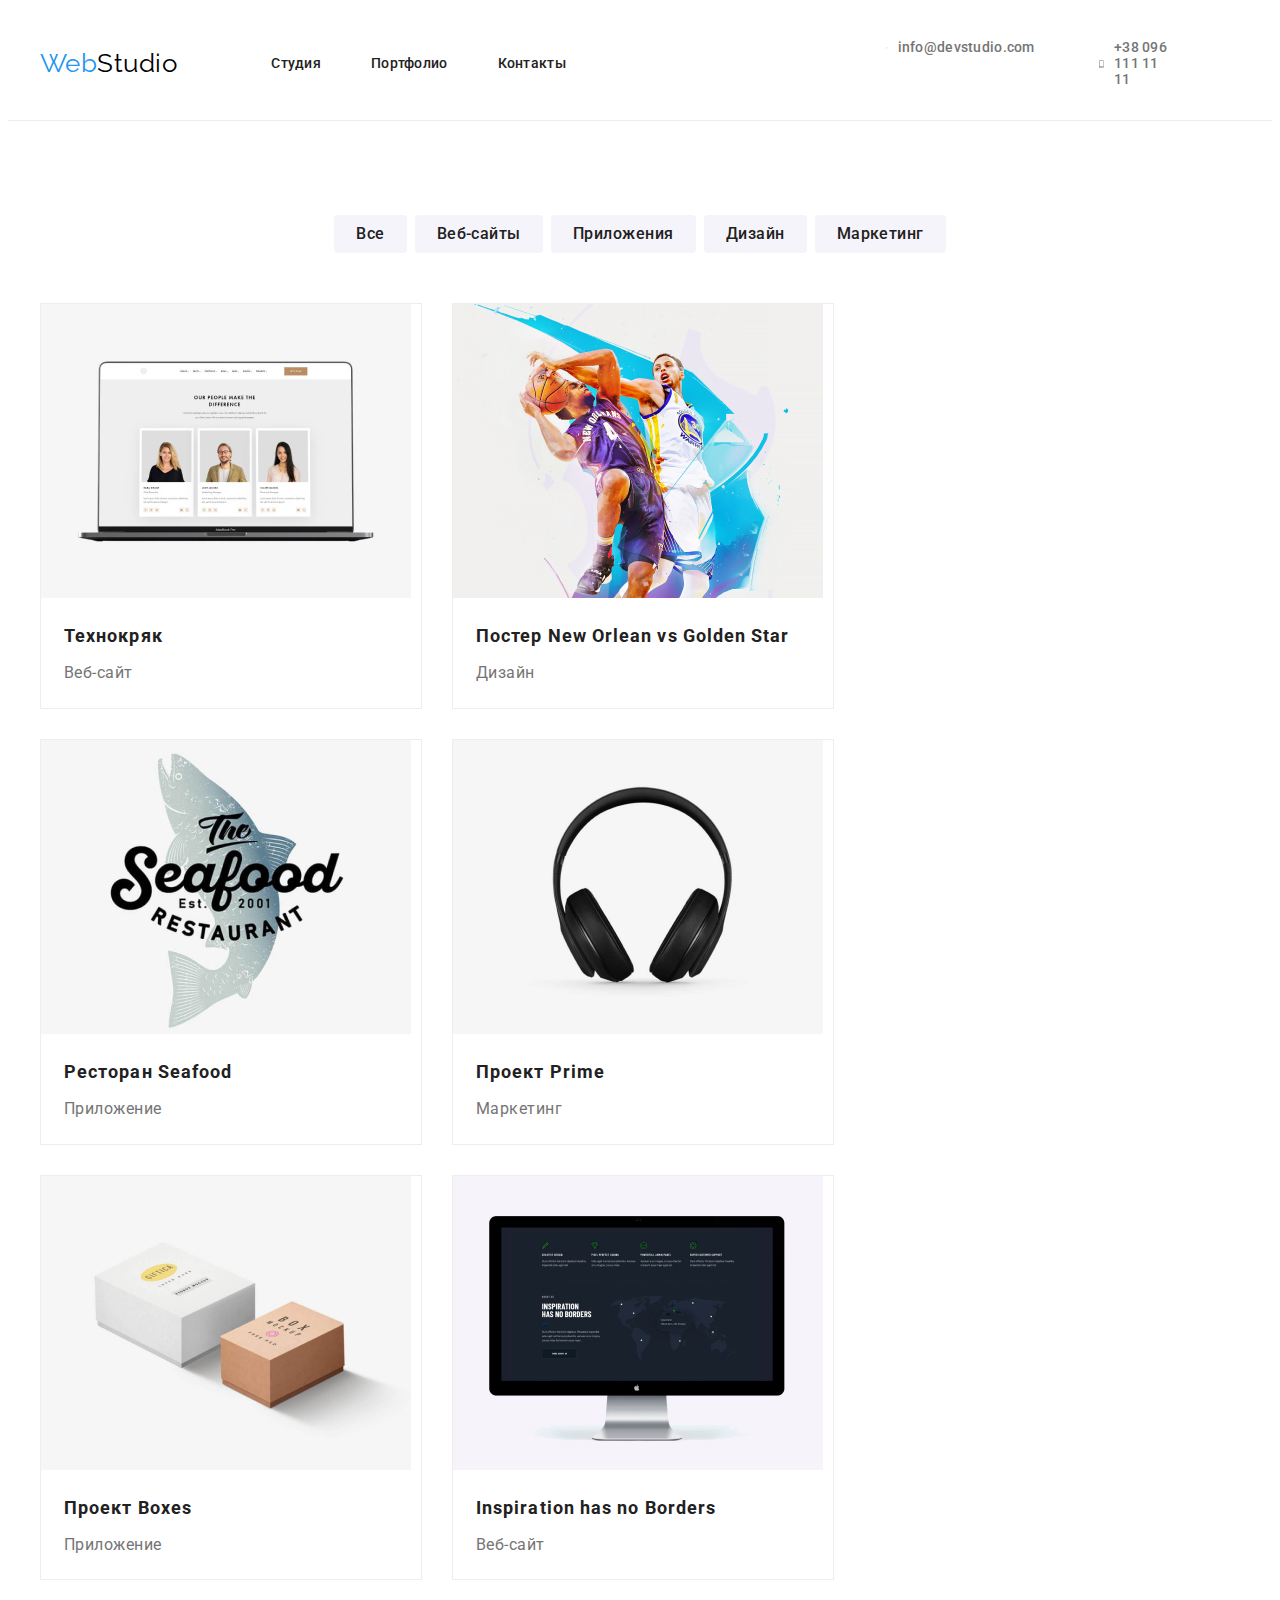
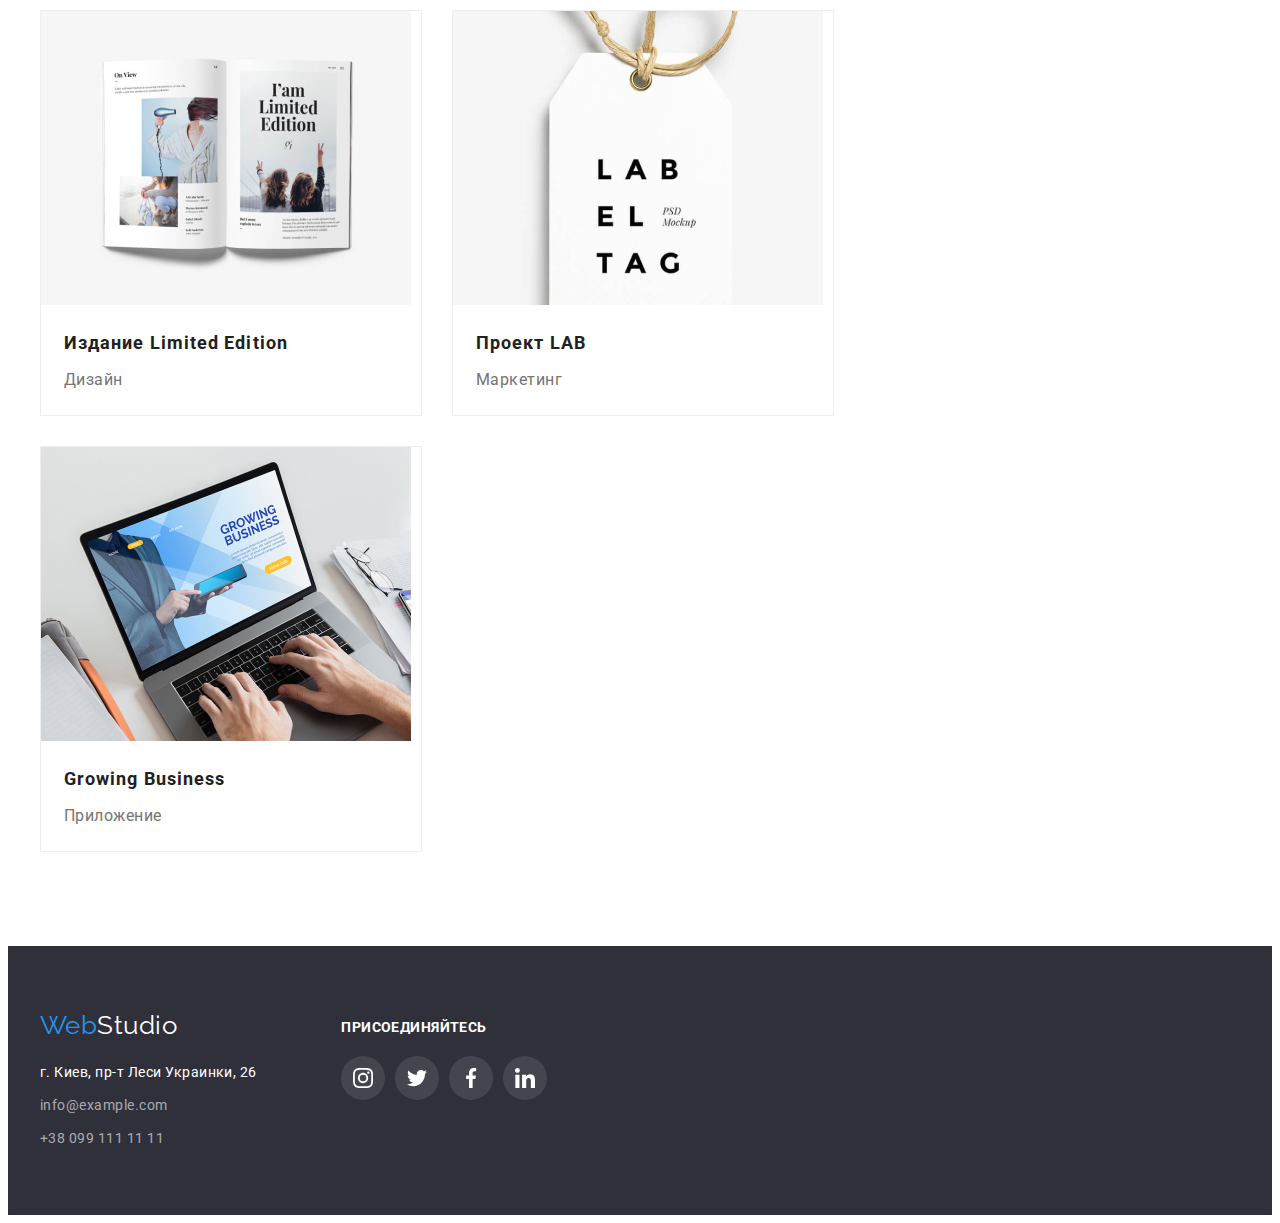
==== portfolio.html @ 434036d4 "new-repository" ====
<!DOCTYPE html>
<html lang="en">
  <head>
    <meta charset="UTF-8" />
    <meta http-equiv="X-UA-Compatible" content="IE=edge" />
    <meta name="viewport" content="width=device-width, initial-scale=1.0" />
    <title>Document</title>
    <!-- Fonts -->
    <link rel="preconnect" href="https://fonts.googleapis.com" />
    <link rel="preconnect" href="https://fonts.gstatic.com" crossorigin />
    <link
      href="https://fonts.googleapis.com/css2?family=Raleway:wght@700&family=Roboto:wght@400;500;700;900&display=swap"
      rel="stylesheet"
    />
    <link
      rel="stylesheet"
      href="https://cdnjs.cloudflare.com/ajax/libs/modern-normalize/1.1.0/modern-normalize.min.css"
      integrity="sha512-wpPYUAdjBVSE4KJnH1VR1HeZfpl1ub8YT/NKx4PuQ5NmX2tKuGu6U/JRp5y+Y8XG2tV+wKQpNHVUX03MfMFn9Q=="
      crossorigin="anonymous"
      referrerpolicy="no-referrer"
    />
    <!-- Styles -->
    <link rel="stylesheet" href="./css/styles.css" />
  </head>
  <body>
    <header class="header-container">
      <div class="container header-desc">
        <a class="logo" href="./index.html"
          >Web<span class="studio-header">Studio</span></a
        >
        <nav class="nav-content">
          <ul class="list">
            <li class="link-header">
              <a class="link-header-item" href="./index.html">Студия</a>
            </li>
            <li class="link-header">
              <a class="link-header-item" href="./portfolio.html">Портфолио</a>
            </li>
            <li class="link-header">
              <a class="link-header-item" href="">Контакты</a>
            </li>
          </ul>
        </nav>
        <div class="header-contact">
          <ul class="list">
            <li class="header-link-div">
              <a
                class="link-header-item list-contact"
                href="mailto:info@devstudio.com"
              >
                <svg class="header-icon" width="16px" height="12px">
                  <use href="./images/icons.svg#icon-mail"></use></svg
                >info@devstudio.com</a
              >
            </li>
            <li class="header-link-div">
              <a class="link-header-item list-contact" href="tel:+380961111111">
                <svg class="header-icon" width="10px" height="16px">
                  <use href="./images/icons.svg#icon-smartphone"></use>
                </svg>
                +38 096 111 11 11</a
              >
            </li>
          </ul>
        </div>
      </div>
    </header>
    <main>
      <!-- Секция Portfolio buttun-->
      <section class="section">
        <div class="container">
          <h1 class="visually-hidden" visually-hidden>Portfolio</h1>
          <ul class="portfolio-btn">
            <li class="portfolio-btn-item">
              <button class="btn-item" type="button">Все</button>
            </li>
            <li class="portfolio-btn-item">
              <button class="btn-item" type="button">Веб-сайты</button>
            </li>
            <li class="portfolio-btn-item">
              <button class="btn-item" type="button">Приложения</button>
            </li>
            <li class="portfolio-btn-item">
              <button class="btn-item" type="button">Дизайн</button>
            </li>
            <li class="portfolio-btn-item">
              <button class="btn-item" type="button">Маркетинг</button>
            </li>
          </ul>
        </div>

        <!-- Секция Portfolio--Examples -->
        <div class="container">
          <ul class="portfolio-example">
            <li class="portfolio-example-item">
              <a class="example-link" href="">
                <img
                  src="./images/portfolio-img-1.jpg"
                  alt="Технокряк"
                  width="370"
                  height="295"
                />
                <div class="portfolio-desc-list">
                  <h3 class="example-name">Технокряк</h3>
                  <p class="example-desc">Веб-сайт</p>
                </div>
              </a>
            </li>
            <li class="portfolio-example-item">
              <a class="example-link" href="">
                <img
                  src="./images/portfolio-img-9.jpg"
                  alt="Постер New Orlean vs Golden Star"
                  width="370"
                  height="295"
                />
                <div class="portfolio-desc-list">
                  <h3 class="example-name">
                    Постер <span lang="en">New Orlean vs Golden Star</span>
                  </h3>
                  <p class="example-desc">Дизайн</p>
                </div>
              </a>
            </li>
            <li class="portfolio-example-item">
              <a class="example-link" href="">
                <img
                  src="./images/portfolio-img-8.jpg"
                  alt="Ресторан Seafood"
                  width="370"
                  height="295"
                />
                <div class="portfolio-desc-list">
                  <h3 class="example-name">
                    Ресторан <span lang="en">Seafood</span>
                  </h3>
                  <p class="example-desc">Приложение</p>
                </div>
              </a>
            </li>
            <li class="portfolio-example-item">
              <a class="example-link" href="">
                <img
                  src="./images/portfolio-img-7.jpg"
                  alt="Проект Prime"
                  width="370"
                  height="295"
                />
                <div class="portfolio-desc-list">
                  <h3 class="example-name">
                    Проект <span lang="en">Prime</span>
                  </h3>
                  <p class="example-desc">Маркетинг</p>
                </div>
              </a>
            </li>
            <li class="portfolio-example-item">
              <a class="example-link" href="">
                <img
                  src="./images/portfolio-img-6.jpg"
                  alt="Проект Boxes"
                  width="370"
                  height="295"
                />
                <div class="portfolio-desc-list">
                  <h3 class="example-name">
                    Проект <span lang="en">Boxes</span>
                  </h3>
                  <p class="example-desc">Приложение</p>
                </div>
              </a>
            </li>
            <li class="portfolio-example-item">
              <a class="example-link" href="">
                <img
                  src="./images/portfolio-img-5.jpg"
                  alt="Inspiration has no Borders"
                  width="370"
                  height="295"
                />
                <div class="portfolio-desc-list">
                  <h3 class="example-name">
                    <span lang="en">Inspiration has no Borders</span>
                  </h3>
                  <p class="example-desc">Веб-сайт</p>
                </div>
              </a>
            </li>
            <li class="portfolio-example-item">
              <a class="example-link" href="">
                <img
                  src="./images/portfolio-img-4.jpg"
                  alt="Издание Limited Edition"
                  width="370"
                  height="295"
                />
                <div class="portfolio-desc-list">
                  <h3 class="example-name">
                    Издание <span lang="en">Limited Edition</span>
                  </h3>
                  <p class="example-desc">Дизайн</p>
                </div>
              </a>
            </li>
            <li class="portfolio-example-item">
              <a class="example-link" href="">
                <img
                  src="./images/portfolio-img-3.jpg"
                  alt="Проект LAB"
                  width="370"
                  height="295"
                />
                <div class="portfolio-desc-list">
                  <h3 class="example-name">Проект LAB</h3>
                  <p class="example-desc">Маркетинг</p>
                </div>
              </a>
            </li>
            <li class="portfolio-example-item">
              <a class="example-link" href="">
                <img
                  src="./images/portfolio-img-2.jpg"
                  alt="Growing Business"
                  width="370"
                  height="295"
                />
                <div class="portfolio-desc-list">
                  <h3 class="example-name">
                    <span lang="en">Growing Business</span>
                  </h3>
                  <p class="example-desc">Приложение</p>
                </div>
              </a>
            </li>
          </ul>
        </div>
      </section>
    </main>
    <footer class="footer-description">
      <div class="container footer-section">
        <div class="footer-container">
          <a class="logo logo-footer" href="./index.html"
            >Web<span class="studio-footer">Studio</span></a
          >
          <address class="footer-address">
            <a
              class="address-street footer-item"
              href="https://goo.gl/maps/VF2LZ43CsgzE6X2i7"
              target="_blank"
              rel="noopener noreferrer"
              >г. Киев, пр-т Леси Украинки, 26</a
            >
            <a class="link-footer footer-item" href="mailto:info@example.com"
              >info@example.com</a
            >
            <a class="link-footer footer-item" href="tel=+380991111111"
              >+38 099 111 11 11</a
            >
          </address>
        </div>
        <div class="footer-div">
          <h2 class="footer-str">присоединяйтесь</h2>
          <ul class="team-social-media footer-list">
            <li class="team-social footer-icon">
              <a
                class="social-media-link footer-media"
                href=""
                target="_blank"
                rel="noopener noreferrer"
                aria-label="instagram"
              >
                <svg width="20px" height="20px">
                  <use href="./images/icons.svg#icon-instagram"></use>
                </svg>
              </a>
            </li>
            <li class="team-social footer-icon">
              <a
                class="social-media-link footer-media"
                href=""
                target="_blank"
                rel="noopener noreferrer"
                aria-label="twitter"
              >
                <svg width="20px" height="20px">
                  <use href="./images/icons.svg#icon-twitter"></use>
                </svg>
              </a>
            </li>
            <li class="team-social footer-icon">
              <a
                class="social-media-link footer-media"
                href=""
                target="_blank"
                rel="noopener noreferrer"
                aria-label="facebook"
              >
                <svg width="20px" height="20px">
                  <use href="./images/icons.svg#icon-facebook"></use>
                </svg>
              </a>
            </li>
            <li class="team-social footer-icon">
              <a
                class="social-media-link footer-media"
                href=""
                target="_blank"
                rel="noopener noreferrer"
                aria-label="linkendin"
              >
                <svg width="20px" height="20px">
                  <use href="./images/icons.svg#icon-linkendin"></use>
                </svg>
              </a>
            </li>
          </ul>
        </div>
      </div>
    </footer>
  </body>
</html>
---- css/styles.css ----
:root {
    /* fonts */
    --main-fonts: "Roboto";
    --secondary-fonts: "Raleway";
    
    /* text colors */
    --accent-txt-cl: #757575;
    --secondary-txt-cl: #212121;
 
    /* background colors */
    --secondary-bg-cl: #2F303A;
    --third-party-bg: #F5F4FA;
    
    --blue-color: #2196F3;
    --white-clr: #ffffff;

    /* others */

    --indent: 30px;
    --items: 3;

}
body {
    font-family: var(--main-fonts), sans-serif;
    color: var(--accent-txt-cl);
    letter-spacing: 0.03em;
}

.container {
    width: 1200px;
    padding: 0 15px;
    /* outline: 1px solid red; */
    margin-left: auto;
    margin-right: auto;
}

.section {
    padding: 94px 0;
}

img {
    display: block;
    max-width: 100%;
    height: auto;
}

/* h1, h2, h3, h4, p, ul {
    margin: 0px;
} */

/* Секция Header */

.header-container {
    border-bottom: 1px solid #ECECEC;
}

.header-desc {
    display: flex;
    align-items: center;
}

/* .nav-content {
    display: flex;
    align-items: center;
} */

.logo {
    font-family: var(--secondary-fonts);
    text-decoration: none;
    font-size: 26px;
    color: var(--blue-color);
    line-height: 1.19;

    margin-right: 94px;
}
   
.studio-header {
    color: #000000;
}

.link-header-item {
    text-decoration: none;
    color: var(--secondary-txt-cl);
    font-weight: 500;
    font-size: 14px;
    line-height: 1.14;
    letter-spacing: 0.02em;

    display: block;
    padding-top: 32px;
    padding-bottom: 32px;
}

.link-header-item::after {
    content: "";
    width: 100%;
    height: 1px;
}


.link-header:not(:last-child) {
    margin-right: 50px;
}

.link-header-item:hover,
.link-header-item:focus {
    color: var(--blue-color);
        
}

/* .header-list {
    margin-left: auto;
} */

/* .list-header:not(:last-child) {
    margin-right: 50px;
} */

.list {
    list-style-type: none;

    padding: 0px;
    margin: 0px;
    display: flex;
}

.header-contact {
    margin-left: auto;
}


.header-link-div:not(:last-child) {
    margin-right: 50px;
}

.list-contact {
    display: flex;
    align-items: center;
    font-weight: 500;
    letter-spacing: 0.02em;
    color: var(--accent-txt-cl)
    
}
.list-contact:hover {
    color: var(--blue-color);
}

.header-icon {
    fill: currentColor;
    margin-right: 10px
}

/* .div-contact {
    display: flex;
    align-items: center;
    fill: var(--accent-txt-cl);
}

.div-contact:hover,
.div-contact:focus {
    fill: var(--blue-color) ;
    cursor: pointer;
} */

/* Ceкия Hero */
.hero-container {
    background-image: url(../images/photo-hero.jpg);
}
.hero-block {
    background-color: var(--secondary-bg-cl);
    background-image: linear-gradient(
    rgba(47, 48, 58, 0.4),
    rgba(47, 48, 58, 0.4)), 
    url(../images/photo-hero.jpg);
    max-width: 1600px;
    height: 600px;
    background-repeat: no-repeat;
    background-position: center;
    margin-left: auto;
    margin-right: auto;
    
    padding-top: 200px;
    padding-bottom: 200px;
}
    
.slogan {
    font-size: 44px;
    font-weight: 900;
    line-height: 1.36;
    vertical-align: top;
    color: var(--white-clr);
    text-transform: uppercase;
    letter-spacing: 0.06em;

    margin-top: 0px;
    margin-bottom: 0px;
    margin-left: auto;
    margin-right: auto;
    text-align: center;
    width: 700px;
}

.main-btn {
    font-family: var(--main-fonts);
    font-weight: 700;
    font-size: 16px;
    line-height: 1.87;
    background-color: var(--blue-color);
    color: var(--white-clr);
    cursor: pointer;
    letter-spacing: 0.06em;

    margin-top: 30px;
    margin-left: auto;
    margin-right: auto;
    display: block;
    min-width: 200px;
    border-radius: 4px;
    border: transparent;
    padding: 10px 32px;
}


.main-btn:hover,
.main-btn:focus {
    background-color: #188CE8;
    box-shadow: 0px 4px 4px rgba(0, 0, 0, 0.15);
}

/* Секция About */

.visually-hidden {
     position: absolute;
     width: 1px;
     height: 1px;
     margin: -1px;
     border: 0;
     padding: 0;
     white-space: nowrap;
     clip-path: inset(100%);
     clip: rect(0 0 0 0);
     overflow: hidden; 
}

.about-blocks:not(:last-child) {
    margin-right: 30px;
}

.about-icons {
    display: flex;
    width: 270px;
    height: 120px;
    justify-content: center;
    align-items: center;
    background-color: #F5F4FA;
    border-radius: 4px;
}

.tag-line {
    font-weight: 700;
    font-size: 14px;
    line-height: 1.14;
    color:  var(--secondary-txt-cl);
    text-transform: uppercase;

    margin-top: 30px;
    margin-bottom: 10px;

}

.text-about {
    line-height: 1.71;
    font-size: 14px;

    margin: 0px;
    flex-basis: 270px;
    
} 

/* Секция Example */

.section-example {
    padding-top: 0px;
    padding-bottom: 94px;
}

.title-caption {
    font-weight: 700;
    font-size: 36px;
    line-height: 1.16;
    color:  var(--secondary-txt-cl);

    margin-top: 0px;
    margin-bottom: 50px;
    margin-left: auto;
    margin-right: auto;
    text-align: center;
}

.list-example {
    display: flex;
    flex-wrap: wrap;
    margin: calc(-1 * var(--indent) / 2);
}
.example-item {
    position: relative;
    flex-basis: calc((100% - var(--indent) * var(--items)) / var(--items));
    margin: calc(var(--indent) / 2);
}

.example-item-caption {
    font-family: var(--main-fonts);
    font-size: 14px;
    font-weight: 700;
    line-height: 1.14;
    text-transform: uppercase;
    
    position: absolute ;
    margin: 0;

    bottom: 0;
    left: calc(50% - 185px);

    display: flex;
    justify-content: center;
    align-items: center;
    width: 100%;
    height: 70px;

    background-color: rgba(47, 48, 58, 0.8);
    color: #ffffff;

    
}

/* Секция Team */

.section-team {
    background-color: var(--third-party-bg);
}

.team-list {
    flex-wrap: wrap;
    margin: calc(-1 * var(--indent) / 2);

    

}

.member {
    background-color: var(--white-clr);
    --items: 4;

    box-shadow: 
    0px 1px 3px rgba(0, 0, 0, 0.12),
    0px 1px 1px rgba(0, 0, 0, 0.14),
    0px 2px 1px rgba(0, 0, 0, 0.2);

    border-bottom-left-radius: 4px;
    border-bottom-right-radius: 4px;
    flex-basis: calc((100% - var(--indent) * var(--items)) / var(--items));
    margin: calc(var(--indent) / 2);
}

.class-member-list {
    padding-top: 30px;
    padding-bottom: 30px;
    text-align: center;
}

.member-name {
    font-weight: 500;
    font-size: 16px;
    line-height: 1.18;
    color:  var(--secondary-txt-cl);

    margin-top: 0px;
    
    margin-bottom: 10px;
    text-align: center;
}

.member-job {
    font-size: 16px;
    line-height: 1.18;

    margin-top: 0px;
    margin-bottom: 16px;
    text-align: center;
}

.team-social-media {
list-style: none;
padding: 0px;
display: flex;

margin: 0px;
align-items: center;
justify-content: center;
}

/* .team-social {
    border-radius: 50%;
} */



.team-social:not(:last-child) {
    margin-right: 10px;

}

.social-media-link {
    display: flex;
    align-items: center;
    justify-content: center;
    width: 44px;
    height: 44px;
    fill: #AFB1B8;
    border-radius: 50%;
}

.social-media-link:hover,
.social-media-link:focus {
    fill: #ffffff;
    background-color: var(--blue-color);
}

/* Секция Company */

.company-list {
    list-style: none;
    display: flex;
    justify-content: center;
    padding: 0px;
    margin: calc(-1 * var(--indent) / 2);
    
}

.company-item {
    
    /* display: flex;
    justify-content: center;
    align-items: center; */
    --items: 6;
    flex-basis: calc((100% - var(--indent) * var(--items)) / var(--items));
    margin: calc(var(--indent) / 2);
}

.company-icon {
    display: flex;
    justify-content: center;
    align-items: center;
    width: 170px;
    height: 92px;
    fill: #AFB1B8;
    border: 1px solid #AFB1B8;
    border-radius: 4px;
    /* padding: 16px 32px; */
}

.company-icon:hover,
.company-icon:focus {
    fill: var(--blue-color);
    border: 1px solid var(--blue-color);
}

/* Секция Footer */
.footer-section {
    display: flex;
}


.footer-description {
    background-color: var(--secondary-bg-cl);
    font-style: normal;
    padding-top: 64px;
    padding-bottom: 64px;
}

.logo-footer {
    margin-bottom: 20px;
} 
   
.footer-container {
    display: flex;
    flex-direction: column;
}

.footer-address {
    display: flex;
    flex-direction: column;
}

.studio-footer {
    color: var(--white-clr);
}

.footer-item:not(:last-child) {
    margin-bottom: 9px;
}

.address-street {
    text-decoration: none;
    color: var(--white-clr);
    line-height: 1.71;
    font-style: normal;
    font-size: 14px;
}

.address-street:hover,
.address-street:focus {
    color: #188CE8;
}

.link-footer {
    text-decoration: none;
    line-height: 1.71;
    color: rgba(255, 255, 255, 0.6);
    font-style: normal;
    font-size: 14px;
}

.link-footer:hover,
.link-footer:focus {
    color: #188CE8;
}

.footer-div {
    padding-left: 70px;
    padding-top: 10px;
}
.footer-str {
    margin: 0px;
    font-family: var(--main-fonts);
    font-weight: 700;
    font-size: 14px;
    line-height: 1.14;
    letter-spacing: 0.03em;
    color: #ffffff;
    text-transform: uppercase;

}

.footer-list {
    margin-top: 20px;
}

.footer-media {
    fill: #ffffff;
}

.footer-icon {
    background-color:  rgba(255, 255, 255, 0.1);
    border-radius: 50%;

}

/* New page */
/* Page Portfolio */
/*  */
/*  */

.portfolio-btn {
    list-style: none;

    padding: 0;
    display: flex;
    margin-top: 0px;
    margin-bottom: 50px;
    justify-content: center;
}

.portfolio-btn-item:not(:last-child) {
    margin-right: 8px;
}

.btn-item {
    font-family: inherit;
    font-weight: 500;
    font-size: 16px;
    line-height: 1.62;
    background-color: var(--third-party-bg);
    color: var(--secondary-txt-cl);
    cursor: pointer;
    letter-spacing: 0.03em;

    border-radius: 4px;
    border: transparent;
    padding: 6px 22px;
}

.btn-item:hover,
.btn-item:focus {
    color: var(--white-clr);
    background-color: var(--blue-color);
    box-shadow: 
    0px 3px 1px rgba(0, 0, 0, 0.1),
    0px 1px 2px rgba(0, 0, 0, 0.08),
    0px 2px 2px rgba(0, 0, 0, 0.12);
}

.portfolio-desc-list {
    
    padding: 20px 23px;
    
    /* border-bottom: 1px solid #eee;
    border-left: 1px solid #eee;
    border-right: 1px solid #eee; */
}


.portfolio-example {
    list-style: none;

    padding: 0px;
    display: flex;
    flex-wrap: wrap;
    margin: calc(-1 * var(--indent) / 2);
}

.portfolio-example-item {
    flex-basis: calc((100% - var(--indent) * var(--items)) / var(--items));
    margin: calc(var(--indent) / 2);

    border: 1px solid #eee;  
}

/* .portfolio-example-item:hover {
    display: block;
    box-shadow: 1px 4px 6px 0px rgba(0, 0, 0, 0.16);
    
    box-shadow: 0px 4px 4px 0px rgba(0, 0, 0, 0.06);
    
    box-shadow: 0px 1px 1px 0px rgba(0, 0, 0, 0.12);
} */

/* .portfolio-example-item:hover {
    box-shadow: rgba(0, 0, 0, 0.16), 
    rgba(0, 0, 0, 0.06),
    rgba(0, 0, 0, 0.12);
}

.example-link:hover {
    box-shadow: rgba(0, 0, 0, 0.16),
    rgba(0, 0, 0, 0.06),
    rgba(0, 0, 0, 0.12);
} */

.example-link {
    text-decoration: none;
    cursor: pointer;
    
    display: inline-block;
    /* padding: 0px;
    border-bottom: 1px solid #eee;
    border-left: 1px solid #eee;
    border-right: 1px solid #eee; */
}

.example-link:hover {
    box-shadow: 
    0px 1px 1px rgba(0, 0, 0, 0.12), 
    0px 4px 4px rgba(0, 0, 0, 0.06),
    1px 4px 6px rgba(0, 0, 0, 0.16);

}


.example-name {
    font-weight: 700;
    font-size: 18px;
    line-height: 2;
    color: var(--secondary-txt-cl);
    letter-spacing: 0.06em;
    text-decoration: none;

    margin: 0px;
    margin-bottom: 4px;
    /* margin: 20px 24px 4px; */
}

.example-desc {
    font-size: 16px;
    line-height: 1.87;
    color: var(--accent-txt-cl);

    margin: 0px;
    
}
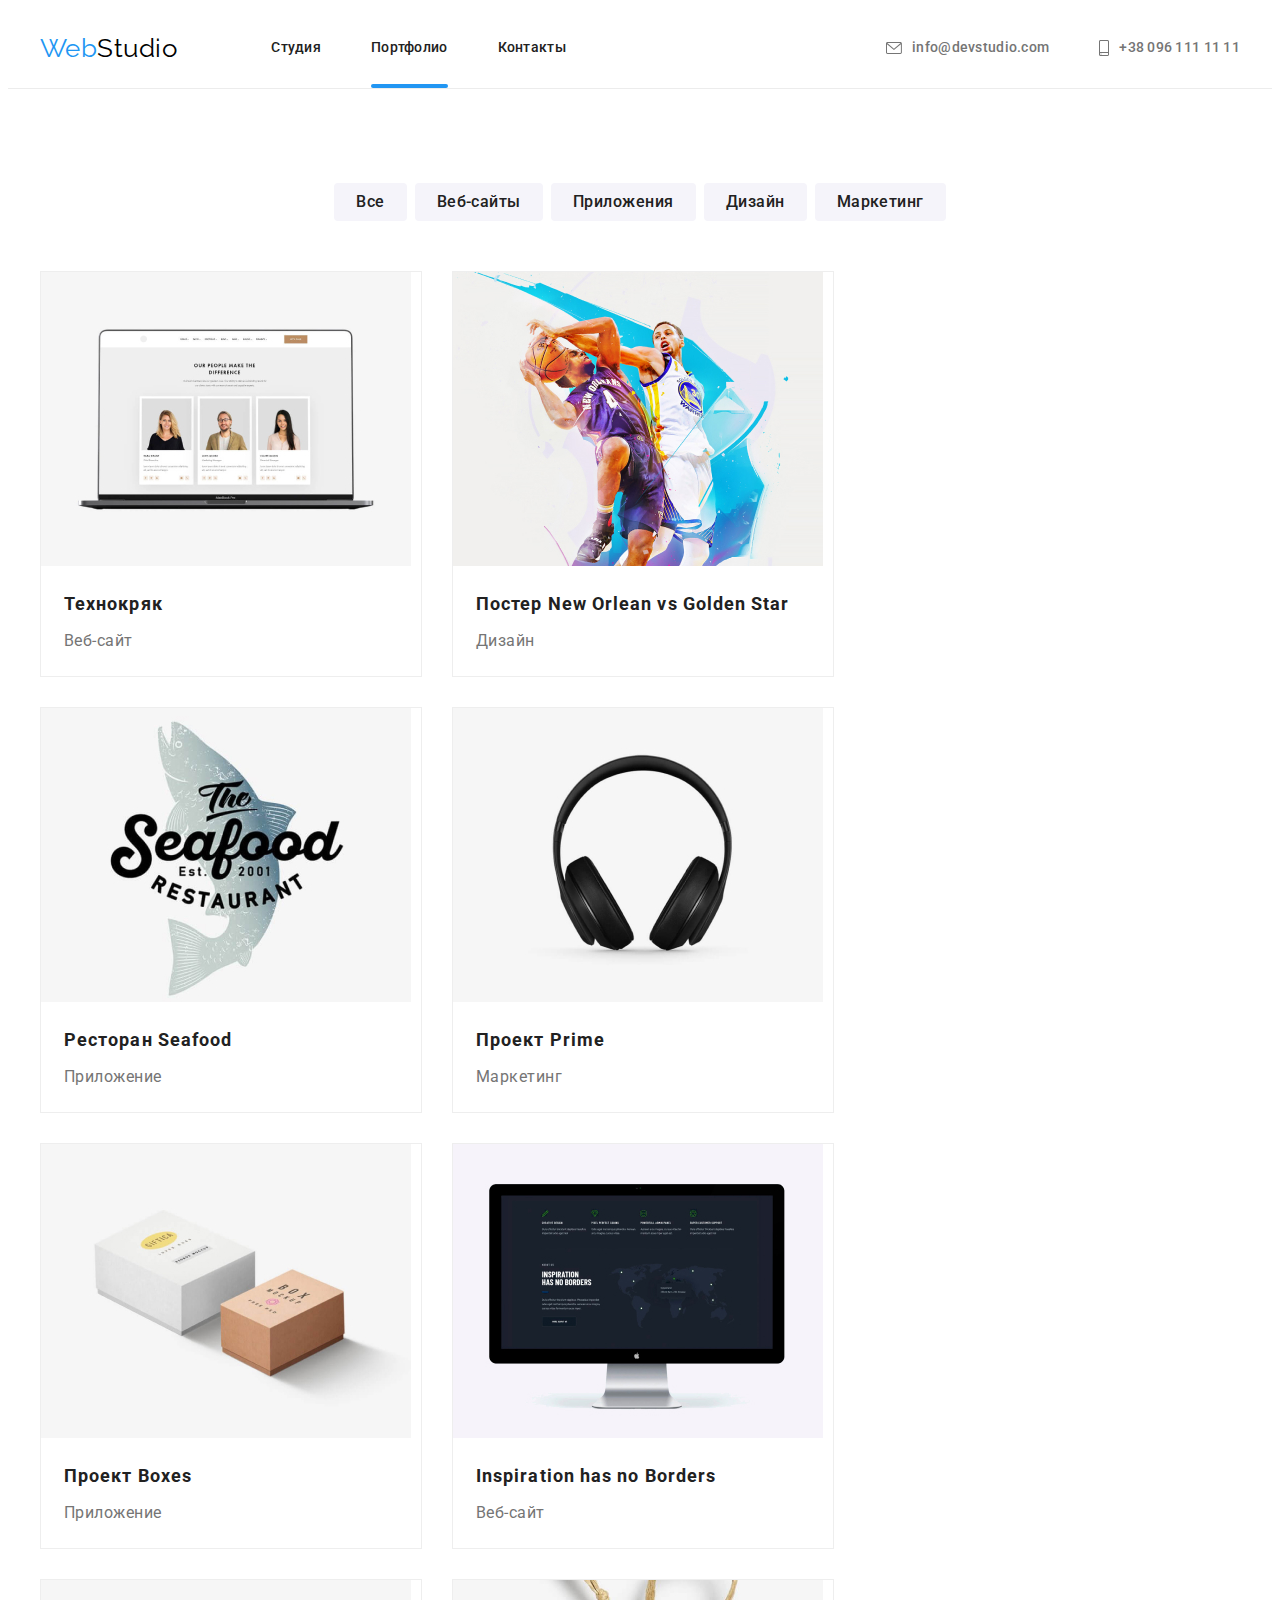
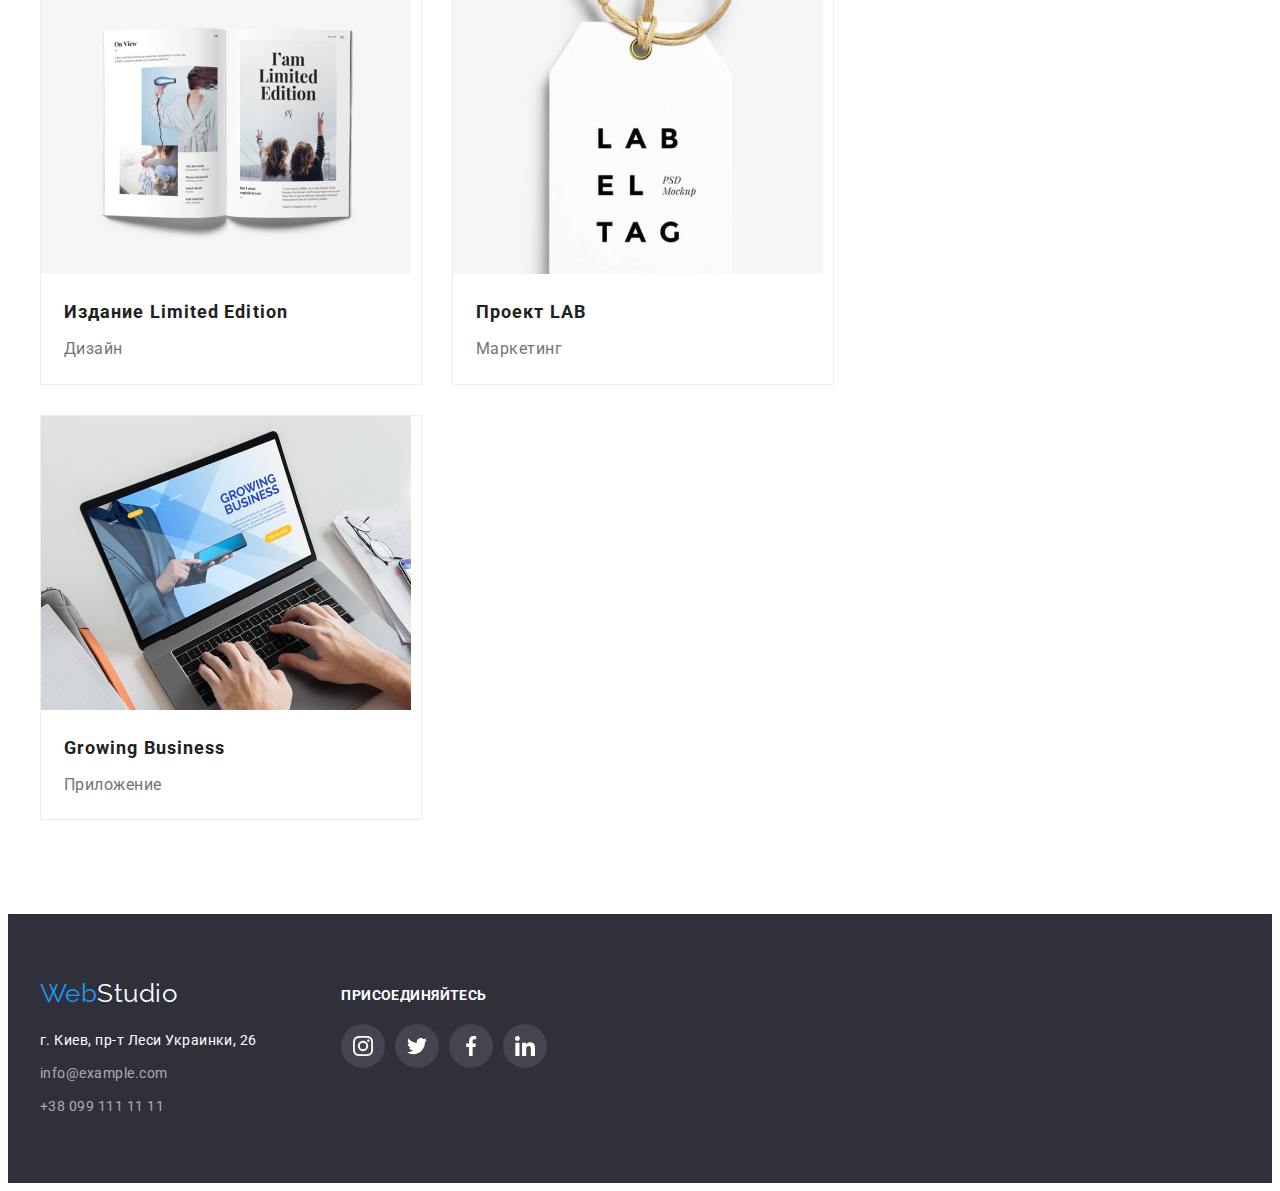
==== commit f5f50e93: "homework" ====
--- a/portfolio.html
+++ b/portfolio.html
@@ -34,7 +34,11 @@
               <a class="link-header-item" href="./index.html">Студия</a>
             </li>
             <li class="link-header">
-              <a class="link-header-item" href="./portfolio.html">Портфолио</a>
+              <a
+                class="link-header-item header-underline"
+                href="./portfolio.html"
+                >Портфолио</a
+              >
             </li>
             <li class="link-header">
               <a class="link-header-item" href="">Контакты</a>
@@ -94,12 +98,19 @@
           <ul class="portfolio-example">
             <li class="portfolio-example-item">
               <a class="example-link" href="">
-                <img
-                  src="./images/portfolio-img-1.jpg"
-                  alt="Технокряк"
-                  width="370"
-                  height="295"
-                />
+                <div class="portfolio-img-position">
+                  <img
+                    src="./images/portfolio-img-1.jpg"
+                    alt="Технокряк"
+                    width="370"
+                    height="295"
+                  />
+                  <p class="img-position-desc">
+                    Ресурс предлагает комплексные предложения с разным уровнем
+                    функционала и сервисов. Все это позволит посетителю получить
+                    исчерпывающие сведения, компании или частном лице.
+                  </p>
+                </div>
                 <div class="portfolio-desc-list">
                   <h3 class="example-name">Технокряк</h3>
                   <p class="example-desc">Веб-сайт</p>
@@ -108,12 +119,19 @@
             </li>
             <li class="portfolio-example-item">
               <a class="example-link" href="">
-                <img
-                  src="./images/portfolio-img-9.jpg"
-                  alt="Постер New Orlean vs Golden Star"
-                  width="370"
-                  height="295"
-                />
+                <div class="portfolio-img-position">
+                  <img
+                    src="./images/portfolio-img-9.jpg"
+                    alt="Постер New Orlean vs Golden Star"
+                    width="370"
+                    height="295"
+                  />
+                  <p class="img-position-desc">
+                    Ресурс предлагает комплексные предложения с разным уровнем
+                    функционала и сервисов. Все это позволит посетителю получить
+                    исчерпывающие сведения, компании или частном лице.
+                  </p>
+                </div>
                 <div class="portfolio-desc-list">
                   <h3 class="example-name">
                     Постер <span lang="en">New Orlean vs Golden Star</span>
@@ -124,12 +142,19 @@
             </li>
             <li class="portfolio-example-item">
               <a class="example-link" href="">
-                <img
-                  src="./images/portfolio-img-8.jpg"
-                  alt="Ресторан Seafood"
-                  width="370"
-                  height="295"
-                />
+                <div class="portfolio-img-position">
+                  <img
+                    src="./images/portfolio-img-8.jpg"
+                    alt="Ресторан Seafood"
+                    width="370"
+                    height="295"
+                  />
+                  <p class="img-position-desc">
+                    Ресурс предлагает комплексные предложения с разным уровнем
+                    функционала и сервисов. Все это позволит посетителю получить
+                    исчерпывающие сведения, компании или частном лице.
+                  </p>
+                </div>
                 <div class="portfolio-desc-list">
                   <h3 class="example-name">
                     Ресторан <span lang="en">Seafood</span>
@@ -140,12 +165,19 @@
             </li>
             <li class="portfolio-example-item">
               <a class="example-link" href="">
-                <img
-                  src="./images/portfolio-img-7.jpg"
-                  alt="Проект Prime"
-                  width="370"
-                  height="295"
-                />
+                <div class="portfolio-img-position">
+                  <img
+                    src="./images/portfolio-img-7.jpg"
+                    alt="Проект Prime"
+                    width="370"
+                    height="295"
+                  />
+                  <p class="img-position-desc">
+                    Ресурс предлагает комплексные предложения с разным уровнем
+                    функционала и сервисов. Все это позволит посетителю получить
+                    исчерпывающие сведения, компании или частном лице.
+                  </p>
+                </div>
                 <div class="portfolio-desc-list">
                   <h3 class="example-name">
                     Проект <span lang="en">Prime</span>
@@ -156,12 +188,19 @@
             </li>
             <li class="portfolio-example-item">
               <a class="example-link" href="">
-                <img
-                  src="./images/portfolio-img-6.jpg"
-                  alt="Проект Boxes"
-                  width="370"
-                  height="295"
-                />
+                <div class="portfolio-img-position">
+                  <img
+                    src="./images/portfolio-img-6.jpg"
+                    alt="Проект Boxes"
+                    width="370"
+                    height="295"
+                  />
+                  <p class="img-position-desc">
+                    Ресурс предлагает комплексные предложения с разным уровнем
+                    функционала и сервисов. Все это позволит посетителю получить
+                    исчерпывающие сведения, компании или частном лице.
+                  </p>
+                </div>
                 <div class="portfolio-desc-list">
                   <h3 class="example-name">
                     Проект <span lang="en">Boxes</span>
@@ -172,12 +211,19 @@
             </li>
             <li class="portfolio-example-item">
               <a class="example-link" href="">
-                <img
-                  src="./images/portfolio-img-5.jpg"
-                  alt="Inspiration has no Borders"
-                  width="370"
-                  height="295"
-                />
+                <div class="portfolio-img-position">
+                  <img
+                    src="./images/portfolio-img-5.jpg"
+                    alt="Inspiration has no Borders"
+                    width="370"
+                    height="295"
+                  />
+                  <p class="img-position-desc">
+                    Ресурс предлагает комплексные предложения с разным уровнем
+                    функционала и сервисов. Все это позволит посетителю получить
+                    исчерпывающие сведения, компании или частном лице.
+                  </p>
+                </div>
                 <div class="portfolio-desc-list">
                   <h3 class="example-name">
                     <span lang="en">Inspiration has no Borders</span>
@@ -188,12 +234,19 @@
             </li>
             <li class="portfolio-example-item">
               <a class="example-link" href="">
-                <img
-                  src="./images/portfolio-img-4.jpg"
-                  alt="Издание Limited Edition"
-                  width="370"
-                  height="295"
-                />
+                <div class="portfolio-img-position">
+                  <img
+                    src="./images/portfolio-img-4.jpg"
+                    alt="Издание Limited Edition"
+                    width="370"
+                    height="295"
+                  />
+                  <p class="img-position-desc">
+                    Ресурс предлагает комплексные предложения с разным уровнем
+                    функционала и сервисов. Все это позволит посетителю получить
+                    исчерпывающие сведения, компании или частном лице.
+                  </p>
+                </div>
                 <div class="portfolio-desc-list">
                   <h3 class="example-name">
                     Издание <span lang="en">Limited Edition</span>
@@ -204,12 +257,19 @@
             </li>
             <li class="portfolio-example-item">
               <a class="example-link" href="">
-                <img
-                  src="./images/portfolio-img-3.jpg"
-                  alt="Проект LAB"
-                  width="370"
-                  height="295"
-                />
+                <div class="portfolio-img-position">
+                  <img
+                    src="./images/portfolio-img-3.jpg"
+                    alt="Проект LAB"
+                    width="370"
+                    height="295"
+                  />
+                  <p class="img-position-desc">
+                    Ресурс предлагает комплексные предложения с разным уровнем
+                    функционала и сервисов. Все это позволит посетителю получить
+                    исчерпывающие сведения, компании или частном лице.
+                  </p>
+                </div>
                 <div class="portfolio-desc-list">
                   <h3 class="example-name">Проект LAB</h3>
                   <p class="example-desc">Маркетинг</p>
@@ -218,12 +278,19 @@
             </li>
             <li class="portfolio-example-item">
               <a class="example-link" href="">
-                <img
-                  src="./images/portfolio-img-2.jpg"
-                  alt="Growing Business"
-                  width="370"
-                  height="295"
-                />
+                <div class="portfolio-img-position">
+                  <img
+                    src="./images/portfolio-img-2.jpg"
+                    alt="Growing Business"
+                    width="370"
+                    height="295"
+                  />
+                  <p class="img-position-desc">
+                    Ресурс предлагает комплексные предложения с разным уровнем
+                    функционала и сервисов. Все это позволит посетителю получить
+                    исчерпывающие сведения, компании или частном лице.
+                  </p>
+                </div>
                 <div class="portfolio-desc-list">
                   <h3 class="example-name">
                     <span lang="en">Growing Business</span>
--- a/css/styles.css
+++ b/css/styles.css
@@ -89,17 +89,16 @@
     display: block;
     padding-top: 32px;
     padding-bottom: 32px;
-}
-
-.link-header-item::after {
-    content: "";
-    width: 100%;
-    height: 1px;
+
+    transition: color 250ms cubic-bezier(0.4, 0, 0.2, 1);
 }
 
 
 .link-header:not(:last-child) {
     margin-right: 50px;
+}
+.link-header {
+    position: relative;
 }
 
 .link-header-item:hover,
@@ -107,6 +106,27 @@
     color: var(--blue-color);
         
 }
+
+.header-underline {
+    display: block;
+}
+
+
+.header-underline::after {
+    position: absolute;
+    display: inline-block;
+    bottom: 0;
+    left: 0;
+    content: "";
+    width: 100%;
+    height: 4px;
+    border-radius: 2px;
+    background-color: var(--blue-color);
+    /* bottom: -1px; */   
+
+}
+
+
 
 /* .header-list {
     margin-left: auto;
@@ -218,6 +238,11 @@
     border-radius: 4px;
     border: transparent;
     padding: 10px 32px;
+
+    
+    transition:  
+    background-color 250ms cubic-bezier(0.4, 0, 0.2, 1), 
+    box-shadow 250ms cubic-bezier(0.4, 0, 0.2, 1);
 }
 
 
@@ -227,6 +252,60 @@
     box-shadow: 0px 4px 4px rgba(0, 0, 0, 0.15);
 }
 
+.backdrop {
+    position: fixed;
+    top: 0;
+    left: 0;
+    width: 100%;
+    height: 100%;
+    background-color: rgba(0, 0, 0, 0.2);
+    transition: 
+    opacity 250ms cubic-bezier(0.4, 0, 0.2, 1), 
+    visibility 250ms cubic-bezier(0.4, 0, 0.2, 1);
+    z-index: 100;
+}
+
+.backdrop.is-hidden {
+    opacity: 0;
+    visibility: hidden;
+    pointer-events: none;
+}
+
+.modal {
+    position: absolute;
+    
+    top: 50%;
+    left: 50%;
+    transform: translate(-50%, -50%);
+
+    width: 527px;
+    height: 581px;
+    background-color: rgba(255, 255, 255, 1); 
+    box-shadow: 
+    0 1px 3px rgba(0, 0, 0, 0.12),
+    0 1px 1px rgba(0, 0, 0, 0.14),
+    0 2px 1px rgba(0, 0, 0, 0.2);
+
+}
+
+.close-btn {
+    position: absolute;
+    top: 8px;
+    right: 8px;
+    width: 30px;
+    height: 30px;
+    border-radius: 50%;
+    padding: 0;
+    display: flex;
+    justify-content: center;
+    align-items: center;
+    
+    cursor: pointer;
+    
+    border: 1px solid rgba(0, 0, 0, 0.1);
+    background-color: rgba(255, 255, 255, 1);
+    color: rgba(0, 0, 0, 1);
+}
 /* Секция About */
 
 .visually-hidden {
@@ -418,6 +497,9 @@
     height: 44px;
     fill: #AFB1B8;
     border-radius: 50%;
+
+    transition: fill 250ms cubic-bezier(0.4, 0, 0.2, 1),
+    background-color 250ms cubic-bezier(0.4, 0, 0.2, 1);
 }
 
 .social-media-link:hover,
@@ -456,6 +538,9 @@
     fill: #AFB1B8;
     border: 1px solid #AFB1B8;
     border-radius: 4px;
+
+    transition: fill 250ms cubic-bezier(0.4, 0, 0.2, 1),
+    background-color 250ms cubic-bezier(0.4, 0, 0.2, 1);
     /* padding: 16px 32px; */
 }
 
@@ -506,6 +591,8 @@
     line-height: 1.71;
     font-style: normal;
     font-size: 14px;
+
+    transition: color 250ms cubic-bezier(0.4, 0, 0.2, 1);
 }
 
 .address-street:hover,
@@ -519,6 +606,7 @@
     color: rgba(255, 255, 255, 0.6);
     font-style: normal;
     font-size: 14px;
+    transition: color 250ms cubic-bezier(0.4, 0, 0.2, 1);
 }
 
 .link-footer:hover,
@@ -588,6 +676,11 @@
     border-radius: 4px;
     border: transparent;
     padding: 6px 22px;
+
+    transition: 
+    fill 250ms cubic-bezier(0.4, 0, 0.2, 1),
+    background-color 250ms cubic-bezier(0.4, 0, 0.2, 1),
+    box-shadow 250ms cubic-bezier(0.4, 0, 0.2, 1);
 }
 
 .btn-item:hover,
@@ -656,15 +749,57 @@
     border-bottom: 1px solid #eee;
     border-left: 1px solid #eee;
     border-right: 1px solid #eee; */
-}
+
+    transition:
+    box-shadow 250ms cubic-bezier(0.4, 0, 0.2, 1);
+    
+}
+
+.portfolio-img-position {
+    position: relative;
+
+    overflow: hidden;
+}
+
+.img-position-desc {
+    font-family: var(--main-fonts);
+    font-size: 18px;
+    font-weight: 400;
+    line-height: 1.55;
+    color: #FFFFFF;
+    position: absolute;
+    bottom:0;
+    left: 0;
+    width: 100%;
+    height: 100%;
+   
+    margin: 0;
+    padding: 63px 24px;
+
+    background-color: rgba(33, 150, 243, 0.9);
+
+    transform: translateY(100%);
+    transition:
+    transform 250ms cubic-bezier(0.4, 0, 0.2, 1);
+}
+
+.example-link:hover .img-position-desc {
+    transform: translateY(0);
+}
+
+
+
 
 .example-link:hover {
     box-shadow: 
     0px 1px 1px rgba(0, 0, 0, 0.12), 
     0px 4px 4px rgba(0, 0, 0, 0.06),
     1px 4px 6px rgba(0, 0, 0, 0.16);
-
-}
+}
+
+
+
+
 
 
 .example-name {
